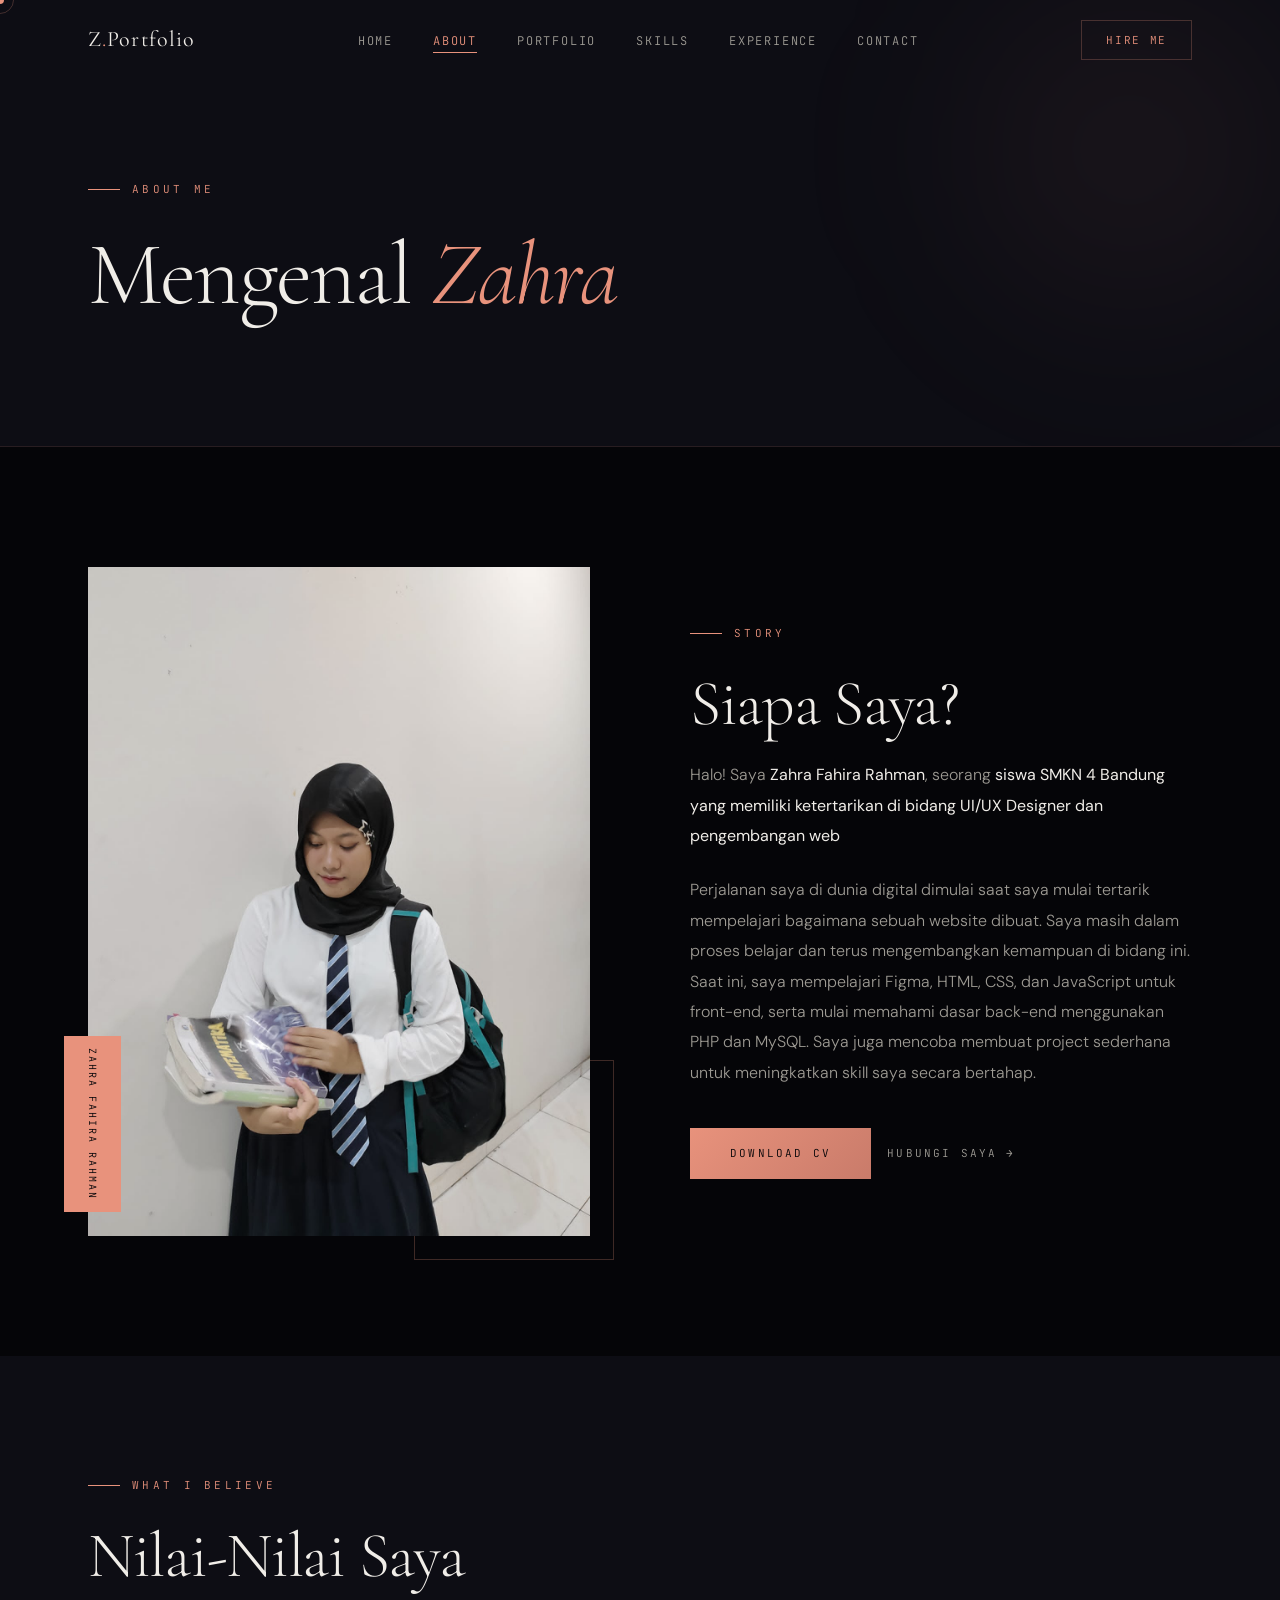
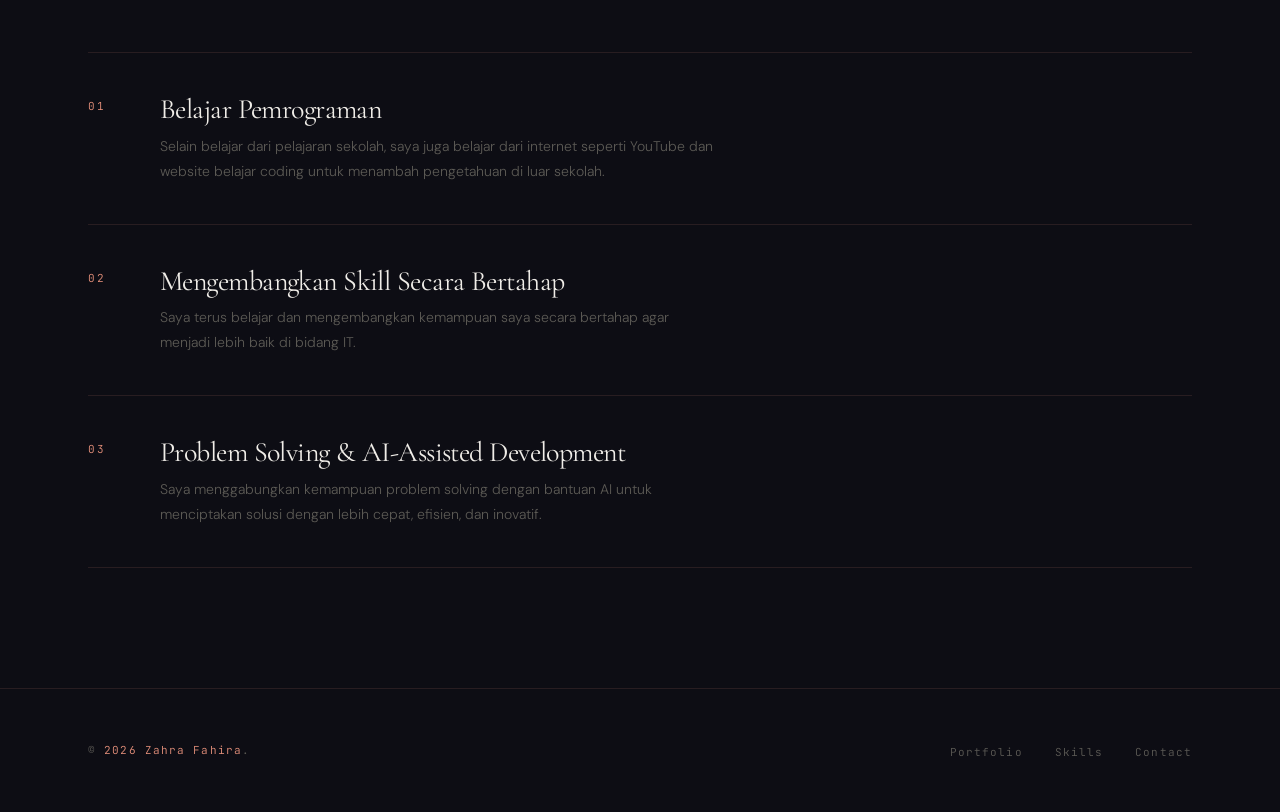
==== about.html @ a4547c51 "PortofolioZahra" ====
<!DOCTYPE html>
<html lang="id">
<head>
  <meta charset="UTF-8" />
  <meta name="viewport" content="width=device-width, initial-scale=1.0" />
  <title>About — Zahra Portfolio</title>
  <meta name="description" content="Tentang Zahra Fahira Rahman — UI/UX Designer & Front-End Developer" />
  <link rel="stylesheet" href="assets/css/variables.css" />
  <link rel="stylesheet" href="assets/css/style.css" />
  <link rel="stylesheet" href="assets/css/rensonsive.css" />
  <style>
    .page-header {
      padding: 180px 0 100px;
      background: var(--bg-secondary);
      border-bottom: 1px solid var(--border-subtle);
      position: relative;
      overflow: hidden;
    }
    .page-header-orb {
      position: absolute;
      width: 500px; height: 500px;
      border-radius: 50%;
      background: radial-gradient(circle, rgba(232,146,124,0.08), transparent 70%);
      top: -100px; right: -100px;
      filter: blur(80px);
    }
    .interests-grid {
      display: grid;
      grid-template-columns: repeat(4, 1fr);
      gap: 1px;
      background: var(--border-subtle);
      border: 1px solid var(--border-subtle);
      margin-top: 60px;
    }
    .interest-item {
      background: var(--bg-card);
      padding: 32px 24px;
      text-align: center;
      transition: background 0.3s;
    }
    .interest-item:hover { background: var(--bg-card-hover); }
    .interest-icon { font-size: 32px; margin-bottom: 12px; }
    .interest-name {
      font-family: var(--font-display);
      font-size: 18px;
      color: var(--text-primary);
    }
    .values-list { margin-top: 60px; }
    .value-item {
      display: flex; gap: 32px; align-items: flex-start;
      padding: 40px 0;
      border-bottom: 1px solid var(--border-subtle);
    }
    .value-item:first-child { border-top: 1px solid var(--border-subtle); }
    .value-num {
      font-family: var(--font-mono);
      font-size: 11px;
      letter-spacing: 0.2em;
      color: var(--accent-primary);
      min-width: 40px;
      padding-top: 4px;
    }
    .value-title {
      font-family: var(--font-display);
      font-size: 28px;
      font-weight: 400;
      color: var(--text-primary);
      margin-bottom: 8px;
    }
    .value-desc {
      font-size: 14px;
      color: var(--text-muted);
      line-height: 1.8;
      max-width: 560px;
    }
    @media (max-width: 768px) {
      .interests-grid { grid-template-columns: repeat(2, 1fr); }
    }
    @media (max-width: 480px) {
      .interests-grid { grid-template-columns: 1fr 1fr; }
      .value-item { flex-direction: column; gap: 12px; }
    }
  </style>
</head>
<body>
  <div class="cursor"></div>
  <div class="cursor-follower"></div>

  <nav>
    <div class="nav-inner">
      <a href="index.html" class="nav-logo">Z<span>.</span>Portfolio</a>
      <ul class="nav-links">
        <li><a href="index.html">Home</a></li>
        <li><a href="about.html" class="active">About</a></li>
        <li><a href="portofolio.html">Portfolio</a></li>
        <li><a href="skills.html">Skills</a></li>
        <li><a href="exprience.html">Experience</a></li>
        <li><a href="contact.html">Contact</a></li>
      </ul>
      <a href="contact.html" class="nav-cta">Hire Me</a>
      <div class="hamburger"><span></span><span></span><span></span></div>
    </div>
  </nav>

  <!-- Page Header -->
  <div class="page-header">
    <div class="page-header-orb"></div>
    <div class="container">
      <p class="section-label">About Me</p>
      <h1 class="section-title" style="font-size: clamp(48px, 7vw, 96px);">Mengenal <em style="color:var(--accent-primary)">Zahra</em></h1>
    </div>
  </div>

  <!-- About Detail -->
  <section>
    <div class="container">
      <div class="about-grid">
        <div class="about-img-wrapper reveal">
          <div class="about-img-frame" style="aspect-ratio:3/4;">
            <div class="about-img-placeholder"><img src="/assets/img/profil/jara.jpeg" alt="Zahra Fahira Rahman"></div>
          </div>
          <div class="about-img-accent"></div>
          <div class="about-img-label">Zahra Fahira Rahman</div>
        </div>

        <div class="about-content reveal reveal-delay-2">
          <p class="section-label">Story</p>
          <h2 class="section-title">Siapa Saya?</h2>
          <p class="about-bio">
            Halo! Saya <strong>Zahra Fahira Rahman</strong>, seorang <strong>siswa SMKN 4 Bandung yang memiliki ketertarikan di bidang UI/UX Designer dan pengembangan web</strong>
          </p>
          <p class="about-bio">
            Perjalanan saya di dunia digital dimulai saat saya mulai tertarik mempelajari bagaimana sebuah website dibuat. Saya masih dalam proses belajar dan terus mengembangkan kemampuan di bidang ini. Saat ini, saya mempelajari Figma, HTML, CSS, dan JavaScript untuk front-end, serta mulai memahami dasar back-end menggunakan PHP dan MySQL. Saya juga mencoba membuat project sederhana untuk meningkatkan skill saya secara bertahap.
          </p>

          <div style="margin-top:40px; display:flex; gap:16px; flex-wrap:wrap;">
            <a href="assets/Zahra_CV.pdf" class="btn-primary" download>Download CV</a>
            <a href="contact.html" class="btn-secondary">Hubungi Saya</a>
          </div>
        </div>
      </div>
    </div>
  </section>

  <!-- Values -->
  <section style="background:var(--bg-secondary);">
    <div class="container">
      <p class="section-label reveal">What I Believe</p>
      <h2 class="section-title reveal reveal-delay-1">Nilai-Nilai Saya</h2>

      <div class="values-list">
        <div class="value-item reveal">
          <span class="value-num">01</span>
          <div class="value-body">
            <h3 class="value-title">Belajar Pemrograman</h3>
            <p class="value-desc">Selain belajar dari pelajaran sekolah, saya juga belajar dari internet seperti YouTube dan website belajar coding untuk menambah pengetahuan di luar sekolah.</p>
          </div>
        </div>
        <div class="value-item reveal reveal-delay-1">
          <span class="value-num">02</span>
          <div class="value-body">
            <h3 class="value-title">Mengembangkan Skill Secara Bertahap</h3>
            <p class="value-desc">Saya terus belajar dan mengembangkan kemampuan saya secara bertahap agar menjadi lebih baik di bidang IT.</p>
          </div>
        </div>
        <div class="value-item reveal reveal-delay-1">
          <span class="value-num">03</span>
          <div class="value-body">
            <h3 class="value-title">Problem Solving & AI-Assisted Development</h3>
            <p class="value-desc">Saya menggabungkan kemampuan problem solving dengan bantuan AI untuk menciptakan solusi dengan lebih cepat, efisien, dan inovatif.</p>
          </div>
        </div>
      </div>
    </div>
  </section>

  <footer>
    <div class="container">
      <div class="footer-inner">
        <p class="footer-copy">© <span data-year></span> <span>Zahra Fahira</span>.</p>
        <ul class="footer-links">
          <li><a href="portofolio.html">Portfolio</a></li>
          <li><a href="skills.html">Skills</a></li>
          <li><a href="contact.html">Contact</a></li>
        </ul>
      </div>
    </div>
  </footer>

  <script src="assets/js/navbar.js"></script>
  <script src="assets/js/animation.js"></script>
  <script src="assets/js/main.js"></script>
</body>
</html>
---- assets/css/variables.css ----
:root {
  /* Colors */
  --bg-primary: #050508;
  --bg-secondary: #0d0d14;
  --bg-card: #111119;
  --bg-card-hover: #16161f;

  --accent-primary: #e8927c;
  --accent-secondary: #c97b6a;
  --accent-glow: rgba(232, 146, 124, 0.15);
  --accent-glow-strong: rgba(232, 146, 124, 0.3);

  --text-primary: #f0ede8;
  --text-secondary: #9e9b94;
  --text-muted: #5c5a55;

  --border-subtle: rgba(232, 146, 124, 0.12);
  --border-medium: rgba(232, 146, 124, 0.25);
  --border-strong: rgba(232, 146, 124, 0.5);

  --gradient-hero: linear-gradient(135deg, #050508 0%, #0d0a10 50%, #050508 100%);
  --gradient-accent: linear-gradient(135deg, #e8927c, #c97b6a);
  --gradient-card: linear-gradient(145deg, #111119, #0d0d14);

  /* Typography */
  --font-display: 'Cormorant Garamond', serif;
  --font-body: 'DM Sans', sans-serif;
  --font-mono: 'JetBrains Mono', monospace;

  /* Spacing */
  --section-padding: 120px 0;
  --container-max: 1200px;
  --nav-height: 80px;

  /* Effects */
  --shadow-card: 0 20px 60px rgba(0, 0, 0, 0.5);
  --shadow-accent: 0 0 40px rgba(232, 146, 124, 0.2);
  --transition-smooth: all 0.4s cubic-bezier(0.25, 0.46, 0.45, 0.94);
  --transition-fast: all 0.2s ease;
  --border-radius: 2px;
  --border-radius-lg: 6px;
}
---- assets/css/style.css ----
@import url('https://fonts.googleapis.com/css2?family=Cormorant+Garamond:ital,wght@0,300;0,400;0,500;0,600;1,300;1,400&family=DM+Sans:wght@300;400;500&family=JetBrains+Mono:wght@400;500&display=swap');
@import url('variables.css');

/* ===== RESET & BASE ===== */
*, *::before, *::after { box-sizing: border-box; margin: 0; padding: 0; }

html { scroll-behavior: smooth; }

body {
  font-family: var(--font-body);
  background-color: var(--bg-primary);
  color: var(--text-primary);
  line-height: 1.7;
  font-weight: 300;
  overflow-x: hidden;
  cursor: none;
}

/* Custom Cursor */
.cursor {
  width: 8px; height: 8px;
  background: var(--accent-primary);
  border-radius: 50%;
  position: fixed; top: 0; left: 0;
  pointer-events: none;
  z-index: 9999;
  transform: translate(-50%, -50%);
  transition: width 0.3s, height 0.3s, background 0.3s;
}
.cursor-follower {
  width: 28px; height: 28px;
  border: 1px solid var(--border-medium);
  border-radius: 50%;
  position: fixed; top: 0; left: 0;
  pointer-events: none;
  z-index: 9998;
  transform: translate(-50%, -50%);
  transition: all 0.15s ease;
}
a:hover ~ .cursor, button:hover ~ .cursor { width: 14px; height: 14px; }

/* ===== TYPOGRAPHY ===== */
h1, h2, h3, h4 {
  font-family: var(--font-display);
  font-weight: 300;
  letter-spacing: -0.02em;
  line-height: 1.15;
}

.section-label {
  font-family: var(--font-mono);
  font-size: 11px;
  letter-spacing: 0.3em;
  text-transform: uppercase;
  color: var(--accent-primary);
  display: flex; align-items: center; gap: 12px;
  margin-bottom: 24px;
}
.section-label::before {
  content: '';
  width: 32px; height: 1px;
  background: var(--accent-primary);
}

.section-title {
  font-size: clamp(36px, 5vw, 64px);
  color: var(--text-primary);
  margin-bottom: 20px;
}

.section-subtitle {
  font-size: 16px;
  color: var(--text-secondary);
  max-width: 520px;
  font-weight: 300;
}

/* ===== CONTAINER ===== */
.container {
  max-width: var(--container-max);
  margin: 0 auto;
  padding: 0 48px;
}

section { padding: var(--section-padding); }

/* ===== NAVIGATION ===== */
nav {
  position: fixed; top: 0; left: 0; right: 0;
  height: var(--nav-height);
  z-index: 1000;
  transition: var(--transition-smooth);
}
nav.scrolled {
  background: rgba(5, 5, 8, 0.92);
  backdrop-filter: blur(20px);
  border-bottom: 1px solid var(--border-subtle);
}
.nav-inner {
  display: flex; align-items: center; justify-content: space-between;
  height: 100%;
  max-width: var(--container-max);
  margin: 0 auto;
  padding: 0 48px;
}
.nav-logo {
  font-family: var(--font-display);
  font-size: 22px;
  font-weight: 400;
  color: var(--text-primary);
  text-decoration: none;
  letter-spacing: 0.05em;
}
.nav-logo span { color: var(--accent-primary); }

.nav-links {
  display: flex; align-items: center; gap: 40px;
  list-style: none;
}
.nav-links a {
  font-family: var(--font-mono);
  font-size: 12px;
  letter-spacing: 0.15em;
  text-transform: uppercase;
  color: var(--text-secondary);
  text-decoration: none;
  transition: var(--transition-fast);
  position: relative;
}
.nav-links a::after {
  content: '';
  position: absolute; bottom: -4px; left: 0;
  width: 0; height: 1px;
  background: var(--accent-primary);
  transition: width 0.3s ease;
}
.nav-links a:hover, .nav-links a.active { color: var(--accent-primary); }
.nav-links a:hover::after, .nav-links a.active::after { width: 100%; }

.nav-cta {
  font-family: var(--font-mono);
  font-size: 11px;
  letter-spacing: 0.15em;
  text-transform: uppercase;
  color: var(--accent-primary);
  border: 1px solid var(--border-medium);
  padding: 10px 24px;
  text-decoration: none;
  transition: var(--transition-smooth);
}
.nav-cta:hover {
  background: var(--accent-glow);
  border-color: var(--border-strong);
  box-shadow: var(--shadow-accent);
}

.hamburger {
  display: none;
  flex-direction: column; gap: 5px;
  cursor: pointer;
  padding: 8px;
}
.hamburger span {
  width: 24px; height: 1px;
  background: var(--text-primary);
  transition: var(--transition-fast);
}

/* ===== HERO ===== */
.hero {
  min-height: 100vh;
  display: flex; align-items: center;
  position: relative;
  overflow: hidden;
  background: var(--gradient-hero);
}

.hero-noise {
  position: absolute; inset: 0;
  background-image: url("data:image/svg+xml,%3Csvg viewBox='0 0 256 256' xmlns='http://www.w3.org/2000/svg'%3E%3Cfilter id='n'%3E%3CfeTurbulence type='fractalNoise' baseFrequency='0.9' numOctaves='4' stitchTiles='stitch'/%3E%3C/filter%3E%3Crect width='100%25' height='100%25' filter='url(%23n)' opacity='0.04'/%3E%3C/svg%3E");
  pointer-events: none;
  opacity: 0.5;
}

.hero-grid-lines {
  position: absolute; inset: 0;
  background-image:
    linear-gradient(var(--border-subtle) 1px, transparent 1px),
    linear-gradient(90deg, var(--border-subtle) 1px, transparent 1px);
  background-size: 80px 80px;
  opacity: 0.4;
}

.hero-orb {
  position: absolute;
  border-radius: 50%;
  filter: blur(120px);
  pointer-events: none;
}
.hero-orb-1 {
  width: 600px; height: 600px;
  background: radial-gradient(circle, rgba(232, 146, 124, 0.12), transparent 70%);
  top: -100px; right: -100px;
}
.hero-orb-2 {
  width: 400px; height: 400px;
  background: radial-gradient(circle, rgba(201, 123, 106, 0.08), transparent 70%);
  bottom: 0; left: 10%;
}

.hero-content {
  position: relative; z-index: 2;
  padding-top: var(--nav-height);
}

.hero-eyebrow {
  font-family: var(--font-mono);
  font-size: 11px;
  letter-spacing: 0.4em;
  text-transform: uppercase;
  color: var(--accent-primary);
  margin-bottom: 32px;
  opacity: 0;
  animation: fadeUp 0.8s 0.3s forwards;
}

.hero-name {
  font-size: clamp(64px, 9vw, 130px);
  font-weight: 300;
  line-height: 0.9;
  margin-bottom: 16px;
  opacity: 0;
  animation: fadeUp 0.8s 0.5s forwards;
}
.hero-name em {
  font-style: italic;
  color: var(--accent-primary);
}

.hero-role {
  font-size: clamp(18px, 2.5vw, 28px);
  color: var(--text-secondary);
  font-weight: 300;
  margin-bottom: 48px;
  opacity: 0;
  animation: fadeUp 0.8s 0.7s forwards;
}

.hero-desc {
  font-size: 16px;
  color: var(--text-secondary);
  max-width: 480px;
  margin-bottom: 56px;
  line-height: 1.8;
  opacity: 0;
  animation: fadeUp 0.8s 0.9s forwards;
}

.hero-actions {
  display: flex; align-items: center; gap: 32px;
  opacity: 0;
  animation: fadeUp 0.8s 1.1s forwards;
}

.btn-primary {
  font-family: var(--font-mono);
  font-size: 11px;
  letter-spacing: 0.2em;
  text-transform: uppercase;
  color: var(--bg-primary);
  background: var(--gradient-accent);
  padding: 16px 40px;
  text-decoration: none;
  transition: var(--transition-smooth);
  position: relative;
  overflow: hidden;
}
.btn-primary:hover {
  box-shadow: 0 8px 30px rgba(232, 146, 124, 0.4);
  transform: translateY(-2px);
}

.btn-secondary {
  font-family: var(--font-mono);
  font-size: 11px;
  letter-spacing: 0.2em;
  text-transform: uppercase;
  color: var(--text-secondary);
  text-decoration: none;
  display: flex; align-items: center; gap: 8px;
  transition: var(--transition-fast);
}
.btn-secondary:hover { color: var(--accent-primary); }
.btn-secondary::after {
  content: '→';
  transition: transform 0.3s;
}
.btn-secondary:hover::after { transform: translateX(4px); }

.hero-stats {
  display: flex; gap: 60px;
  margin-top: 80px;
  padding-top: 48px;
  border-top: 1px solid var(--border-subtle);
  opacity: 0;
  animation: fadeUp 0.8s 1.3s forwards;
}
.stat-item {}
.stat-number {
  font-family: var(--font-display);
  font-size: 42px;
  font-weight: 300;
  color: var(--text-primary);
  line-height: 1;
  margin-bottom: 4px;
}
.stat-number span { color: var(--accent-primary); }
.stat-label {
  font-family: var(--font-mono);
  font-size: 10px;
  letter-spacing: 0.25em;
  text-transform: uppercase;
  color: var(--text-muted);
}

.hero-scroll {
  position: absolute;
  bottom: 40px; left: 50%;
  transform: translateX(-50%);
  display: flex; flex-direction: column; align-items: center; gap: 8px;
  font-family: var(--font-mono);
  font-size: 10px;
  letter-spacing: 0.3em;
  text-transform: uppercase;
  color: var(--text-muted);
  animation: fadeIn 1s 2s forwards;
  opacity: 0;
}
.hero-scroll-line {
  width: 1px; height: 60px;
  background: linear-gradient(to bottom, transparent, var(--accent-primary));
  animation: scrollPulse 2s infinite;
}

/* ===== FEATURED SECTION (index page) ===== */
.featured-works { background: var(--bg-secondary); }

.works-grid {
  display: grid;
  grid-template-columns: 1fr 1fr;
  gap: 2px;
  margin-top: 60px;
}
.work-item {
  position: relative;
  aspect-ratio: 4/3;
  overflow: hidden;
  background: var(--bg-card);
  cursor: pointer;
}
.work-item:first-child {
  grid-row: span 2;
  aspect-ratio: auto;
}
.work-img {
  width: 100%; height: 100%;
  object-fit: cover;
  transition: transform 0.8s cubic-bezier(0.25, 0.46, 0.45, 0.94);
  filter: saturate(0.7);
}
.work-item:hover .work-img {
  transform: scale(1.06);
  filter: saturate(1);
}
.work-overlay {
  position: absolute; inset: 0;
  background: linear-gradient(to top, rgba(5,5,8,0.9) 0%, transparent 60%);
  display: flex; flex-direction: column; justify-content: flex-end;
  padding: 32px;
  transform: translateY(8px);
  transition: var(--transition-smooth);
}
.work-item:hover .work-overlay { transform: translateY(0); }
.work-tag {
  font-family: var(--font-mono);
  font-size: 10px;
  letter-spacing: 0.25em;
  text-transform: uppercase;
  color: var(--accent-primary);
  margin-bottom: 8px;
}
.work-title {
  font-family: var(--font-display);
  font-size: 24px;
  font-weight: 300;
  color: var(--text-primary);
}
.work-placeholder {
  width: 100%; height: 100%;
  display: flex; align-items: center; justify-content: center;
  font-family: var(--font-display);
  font-size: 48px;
  color: var(--border-subtle);
  img {
  width: 100%;
  height: auto;
}
}

/* ===== ABOUT PREVIEW ===== */
.about-preview { background: var(--bg-primary); }
.about-grid {
  display: grid;
  grid-template-columns: 1fr 1fr;
  gap: 100px;
  align-items: center;
}
.about-img-wrapper {
  position: relative;
}
.about-img-frame {
  position: relative;
  aspect-ratio: 3/4;
  overflow: hidden;
  background: var(--bg-card);
}
.about-img-frame::before {
  content: '';
  position: absolute;
  top: -2px; left: -2px; right: -2px; bottom: -2px;
  border: 1px solid var(--border-medium);
  z-index: 2;
  pointer-events: none;
}
.about-img-frame img {
  width: 100%; height: 100%;
  object-fit: cover;
  filter: grayscale(30%);
}
.about-img-accent {
  position: absolute;
  width: 200px; height: 200px;
  border: 1px solid var(--border-medium);
  bottom: -24px; right: -24px;
  z-index: -1;
}
.about-img-label {
  position: absolute;
  bottom: 24px; left: -24px;
  background: var(--accent-primary);
  color: var(--bg-primary);
  font-family: var(--font-mono);
  font-size: 10px;
  letter-spacing: 0.2em;
  text-transform: uppercase;
  padding: 12px 20px;
  writing-mode: vertical-rl;
  text-orientation: mixed;
}
.about-img-placeholder {
  width: 100%; height: 100%;
  display: flex; align-items: center; justify-content: center;
  font-size: 80px;
  color: var(--border-subtle);
  background: var(--bg-card);
}

.about-content {}
.about-bio {
  font-size: 16px;
  color: var(--text-secondary);
  line-height: 1.9;
  margin-bottom: 24px;
}
.about-bio strong {
  color: var(--text-primary);
  font-weight: 400;
}

/* ===== SKILLS PREVIEW ===== */
.skills-grid {
  display: grid;
  grid-template-columns: repeat(3, 1fr);
  gap: 1px;
  background: var(--border-subtle);
  margin-top: 60px;
  border: 1px solid var(--border-subtle);
}
.skill-item {
  background: var(--bg-card);
  padding: 32px;
  transition: var(--transition-smooth);
  position: relative;
  overflow: hidden;
}
.skill-item::after {
  content: '';
  position: absolute; inset: 0;
  background: var(--accent-glow);
  opacity: 0;
  transition: opacity 0.3s;
}
.skill-item:hover { background: var(--bg-card-hover); }
.skill-item:hover::after { opacity: 1; }
.skill-icon { font-size: 28px; margin-bottom: 16px; }
.skill-name {
  font-family: var(--font-display);
  font-size: 20px;
  font-weight: 400;
  color: var(--text-primary);
  margin-bottom: 8px;
}
.skill-desc {
  font-size: 13px;
  color: var(--text-muted);
  line-height: 1.7;
}
.skill-bar-wrap { margin-top: 16px; }
.skill-bar-label {
  display: flex; justify-content: space-between;
  font-family: var(--font-mono);
  font-size: 10px;
  color: var(--text-muted);
  margin-bottom: 6px;
}
.skill-bar {
  height: 2px;
  background: var(--bg-secondary);
  overflow: hidden;
}
.skill-bar-fill {
  height: 100%;
  background: var(--gradient-accent);
  transform-origin: left;
  transform: scaleX(0);
  transition: transform 1s cubic-bezier(0.25, 0.46, 0.45, 0.94);
}
.skill-bar-fill.animated { transform: scaleX(1); }

/* ===== EXPERIENCE TIMELINE ===== */
.timeline {
  position: relative;
  margin-top: 60px;
  padding-left: 40px;
}
.timeline::before {
  content: '';
  position: absolute; left: 0; top: 0; bottom: 0;
  width: 1px;
  background: var(--border-subtle);
}
.timeline-item {
  position: relative;
  margin-bottom: 60px;
  opacity: 0;
  transform: translateX(-20px);
  transition: all 0.6s ease;
}
.timeline-item.visible {
  opacity: 1;
  transform: translateX(0);
}
.timeline-dot {
  position: absolute;
  left: -44px; top: 6px;
  width: 8px; height: 8px;
  border-radius: 50%;
  background: var(--accent-primary);
  box-shadow: 0 0 0 4px rgba(232, 146, 124, 0.15);
}
.timeline-period {
  font-family: var(--font-mono);
  font-size: 11px;
  letter-spacing: 0.2em;
  color: var(--accent-primary);
  margin-bottom: 8px;
}
.timeline-role {
  font-family: var(--font-display);
  font-size: 26px;
  font-weight: 400;
  color: var(--text-primary);
  margin-bottom: 4px;
}
.timeline-company {
  font-size: 14px;
  color: var(--text-secondary);
  margin-bottom: 16px;
}
.timeline-desc {
  font-size: 14px;
  color: var(--text-muted);
  line-height: 1.8;
  max-width: 560px;
}
.timeline-tags {
  display: flex; flex-wrap: wrap; gap: 8px;
  margin-top: 16px;
}
.timeline-tag {
  font-family: var(--font-mono);
  font-size: 10px;
  letter-spacing: 0.1em;
  color: var(--accent-primary);
  border: 1px solid var(--border-subtle);
  padding: 4px 12px;
}

/* ===== PORTFOLIO GRID ===== */
.portfolio-filter {
  display: flex; gap: 4px;
  margin-bottom: 48px;
  flex-wrap: wrap;
}
.filter-btn {
  font-family: var(--font-mono);
  font-size: 11px;
  letter-spacing: 0.15em;
  text-transform: uppercase;
  color: var(--text-muted);
  background: none;
  border: 1px solid transparent;
  padding: 8px 20px;
  cursor: pointer;
  transition: var(--transition-fast);
}
.filter-btn:hover, .filter-btn.active {
  color: var(--accent-primary);
  border-color: var(--border-medium);
}

.portfolio-grid {
  display: grid;
  grid-template-columns: repeat(3, 1fr);
  gap: 24px;
}
.portfolio-card {
  background: var(--bg-card);
  overflow: hidden;
  transition: var(--transition-smooth);
  border: 1px solid var(--border-subtle);
  opacity: 0;
  transform: translateY(30px);
}
.portfolio-card.visible {
  opacity: 1;
  transform: translateY(0);
}
.portfolio-card:hover {
  border-color: var(--border-medium);
  box-shadow: var(--shadow-card);
  transform: translateY(-4px);
}
.portfolio-card-img {
  aspect-ratio: 16/10;
  overflow: hidden;
  background: var(--bg-secondary);
  position: relative;
}
.portfolio-card-img img {
  width: 100%; height: 100%;
  object-fit: cover;
  transition: transform 0.6s ease;
  filter: saturate(0.7);
}
.portfolio-card:hover .portfolio-card-img img {
  transform: scale(1.05);
  filter: saturate(1);
}
.portfolio-card-img-placeholder {
  width: 100%; height: 100%;
  display: flex; align-items: center; justify-content: center;
  font-size: 48px;
}
.portfolio-card-body { padding: 24px; }
.portfolio-card-tag {
  font-family: var(--font-mono);
  font-size: 10px;
  letter-spacing: 0.2em;
  text-transform: uppercase;
  color: var(--accent-primary);
  margin-bottom: 8px;
}
.portfolio-card-title {
  font-family: var(--font-display);
  font-size: 22px;
  font-weight: 400;
  color: var(--text-primary);
  margin-bottom: 8px;
}
.portfolio-card-desc {
  font-size: 13px;
  color: var(--text-muted);
  line-height: 1.7;
}
.portfolio-card-link {
  display: inline-flex; align-items: center; gap: 6px;
  font-family: var(--font-mono);
  font-size: 10px;
  letter-spacing: 0.15em;
  text-transform: uppercase;
  color: var(--accent-primary);
  text-decoration: none;
  margin-top: 16px;
  transition: gap 0.3s;
}
.portfolio-card-link:hover { gap: 10px; }

/* ===== PROJECT DETAIL ===== */
.project-hero {
  min-height: 70vh;
  display: flex; align-items: flex-end;
  padding-bottom: 80px;
  position: relative;
  overflow: hidden;
  background: var(--bg-secondary);
}
.project-hero-bg {
  position: absolute; inset: 0;
  opacity: 0.15;
  background-size: cover; background-position: center;
}
.project-hero-content { position: relative; z-index: 2; }
.project-meta {
  display: flex; gap: 48px;
  margin-top: 40px;
  padding-top: 32px;
  border-top: 1px solid var(--border-subtle);
}
.project-meta-item {}
.project-meta-label {
  font-family: var(--font-mono);
  font-size: 10px;
  letter-spacing: 0.2em;
  text-transform: uppercase;
  color: var(--text-muted);
  margin-bottom: 4px;
}
.project-meta-value {
  font-size: 15px;
  color: var(--text-primary);
}

.project-body { max-width: 800px; margin: 0 auto; }
.project-section { margin-bottom: 80px; }
.project-section h2 {
  font-size: 36px;
  margin-bottom: 24px;
  color: var(--text-primary);
}
.project-section p {
  font-size: 16px;
  color: var(--text-secondary);
  line-height: 1.9;
  margin-bottom: 16px;
}
.project-img-full {
  width: 100%;
  aspect-ratio: 16/9;
  object-fit: cover;
  margin: 48px 0;
  border: 1px solid var(--border-subtle);
  background: var(--bg-card);
  display: flex; align-items: center; justify-content: center;
  font-size: 60px; color: var(--border-subtle);
}

/* ===== CONTACT ===== */
.contact-grid {
  display: grid;
  grid-template-columns: 1fr 1.2fr;
  gap: 80px;
  align-items: start;
}
.contact-info {}
.contact-item {
  display: flex; gap: 20px; align-items: flex-start;
  margin-bottom: 40px;
}
.contact-icon {
  width: 44px; height: 44px;
  border: 1px solid var(--border-medium);
  display: flex; align-items: center; justify-content: center;
  font-size: 16px;
  flex-shrink: 0;
  color: var(--accent-primary);
}
.contact-detail {}
.contact-detail-label {
  font-family: var(--font-mono);
  font-size: 10px;
  letter-spacing: 0.2em;
  text-transform: uppercase;
  color: var(--text-muted);
  margin-bottom: 4px;
}
.contact-detail-value {
  font-size: 15px;
  color: var(--text-primary);
}

.contact-socials {
  display: flex; gap: 12px;
  margin-top: 48px;
  padding-top: 48px;
  border-top: 1px solid var(--border-subtle);
}
.social-link {
  width: 44px; height: 44px;
  border: 1px solid var(--border-subtle);
  display: flex; align-items: center; justify-content: center;
  color: var(--text-muted);
  text-decoration: none;
  font-size: 16px;
  transition: var(--transition-fast);
  font-family: var(--font-mono);
  font-size: 12px;
  letter-spacing: 0.05em;
}
.social-link:hover {
  border-color: var(--border-strong);
  color: var(--accent-primary);
  background: var(--accent-glow);
}

.contact-form {}
.form-group {
  margin-bottom: 24px;
}
.form-label {
  font-family: var(--font-mono);
  font-size: 10px;
  letter-spacing: 0.2em;
  text-transform: uppercase;
  color: var(--text-muted);
  display: block;
  margin-bottom: 8px;
}
.form-input, .form-textarea {
  width: 100%;
  background: var(--bg-card);
  border: 1px solid var(--border-subtle);
  color: var(--text-primary);
  font-family: var(--font-body);
  font-size: 15px;
  font-weight: 300;
  padding: 14px 18px;
  transition: var(--transition-fast);
  outline: none;
  border-radius: 0;
}
.form-input:focus, .form-textarea:focus {
  border-color: var(--border-strong);
  background: var(--bg-card-hover);
}
.form-textarea { resize: vertical; min-height: 140px; }
.form-submit {
  width: 100%;
  font-family: var(--font-mono);
  font-size: 11px;
  letter-spacing: 0.2em;
  text-transform: uppercase;
  color: var(--bg-primary);
  background: var(--gradient-accent);
  border: none;
  padding: 18px;
  cursor: pointer;
  transition: var(--transition-smooth);
}
.form-submit:hover {
  box-shadow: 0 8px 30px rgba(232, 146, 124, 0.35);
  transform: translateY(-2px);
}

/* ===== FOOTER ===== */
footer {
  background: var(--bg-secondary);
  border-top: 1px solid var(--border-subtle);
  padding: 48px 0;
}
.footer-inner {
  display: flex; align-items: center; justify-content: space-between;
}
.footer-copy {
  font-family: var(--font-mono);
  font-size: 11px;
  letter-spacing: 0.1em;
  color: var(--text-muted);
}
.footer-copy span { color: var(--accent-primary); }
.footer-links {
  display: flex; gap: 32px; list-style: none;
}
.footer-links a {
  font-family: var(--font-mono);
  font-size: 11px;
  letter-spacing: 0.1em;
  color: var(--text-muted);
  text-decoration: none;
  transition: var(--transition-fast);
}
.footer-links a:hover { color: var(--accent-primary); }

/* ===== ANIMATIONS ===== */
@keyframes fadeUp {
  from { opacity: 0; transform: translateY(30px); }
  to { opacity: 1; transform: translateY(0); }
}
@keyframes fadeIn {
  from { opacity: 0; }
  to { opacity: 1; }
}
@keyframes scrollPulse {
  0%, 100% { opacity: 0.3; transform: scaleY(1); }
  50% { opacity: 1; transform: scaleY(1.1); }
}

/* ===== SCROLL REVEAL ===== */
.reveal {
  opacity: 0;
  transform: translateY(40px);
  transition: opacity 0.7s ease, transform 0.7s ease;
}
.reveal.visible {
  opacity: 1;
  transform: translateY(0);
}
.reveal-delay-1 { transition-delay: 0.1s; }
.reveal-delay-2 { transition-delay: 0.2s; }
.reveal-delay-3 { transition-delay: 0.3s; }
---- assets/css/rensonsive.css ----
/* ===== RESPONSIVE / rensonsive.css ===== */

/* Large Tablets & Small Laptops */
@media (max-width: 1024px) {
  .container { padding: 0 32px; }

  .about-grid { grid-template-columns: 1fr; gap: 60px; }
  .about-img-wrapper { max-width: 400px; }

  .contact-grid { grid-template-columns: 1fr; gap: 60px; }

  .works-grid { grid-template-columns: 1fr; }
  .work-item:first-child { grid-row: span 1; aspect-ratio: 4/3; }

  .portfolio-grid { grid-template-columns: repeat(2, 1fr); }

  .skills-grid { grid-template-columns: repeat(2, 1fr); }

  .hero-stats { gap: 40px; }
}

/* Tablets */
@media (max-width: 768px) {
  :root {
    --nav-height: 64px;
    --section-padding: 80px 0;
  }

  .container { padding: 0 24px; }

  /* Navigation */
  .nav-links, .nav-cta { display: none; }
  .hamburger { display: flex; }

  .nav-menu-open .nav-links {
    display: flex;
    flex-direction: column;
    position: fixed;
    top: var(--nav-height); left: 0; right: 0;
    background: rgba(5,5,8,0.97);
    backdrop-filter: blur(20px);
    padding: 40px 24px;
    gap: 24px;
    border-bottom: 1px solid var(--border-subtle);
  }
  .nav-menu-open .nav-links a { font-size: 18px; }
  .nav-menu-open .nav-cta {
    display: block;
    text-align: center;
    margin: 0 24px;
  }

  /* Hero */
  .hero-stats {
    flex-wrap: wrap;
    gap: 32px;
    margin-top: 48px;
  }
  .stat-item { min-width: calc(50% - 16px); }

  .hero-actions { flex-direction: column; gap: 20px; align-items: flex-start; }

  /* Portfolio */
  .portfolio-grid { grid-template-columns: 1fr; }
  .portfolio-filter { gap: 8px; }

  /* Skills */
  .skills-grid { grid-template-columns: 1fr; }

  /* Project Detail */
  .project-meta { flex-wrap: wrap; gap: 24px; }

  /* Footer */
  .footer-inner { flex-direction: column; gap: 24px; text-align: center; }
  .footer-links { flex-wrap: wrap; justify-content: center; }
}

/* Mobile */
@media (max-width: 480px) {
  :root { --section-padding: 60px 0; }

  .container { padding: 0 20px; }

  .hero-name { font-size: clamp(48px, 13vw, 80px); }

  .section-title { font-size: clamp(28px, 8vw, 48px); }

  .hero-stats { flex-direction: column; gap: 24px; }
  .stat-item { min-width: 100%; }

  .timeline { padding-left: 24px; }
  .timeline-dot { left: -28px; }

  .contact-item { flex-direction: column; gap: 12px; }

  .works-grid { gap: 0; }

  .about-img-wrapper { max-width: 100%; }
  .about-img-label { display: none; }
  .about-img-accent { display: none; }

  .skills-grid { gap: 0; }

  .portfolio-filter { overflow-x: auto; flex-wrap: nowrap; padding-bottom: 8px; }
  .filter-btn { white-space: nowrap; }
}

/* Reduced Motion */
@media (prefers-reduced-motion: reduce) {
  *, *::before, *::after {
    animation-duration: 0.01ms !important;
    animation-iteration-count: 1 !important;
    transition-duration: 0.01ms !important;
  }
  .cursor, .cursor-follower { display: none; }
  body { cursor: default; }
}
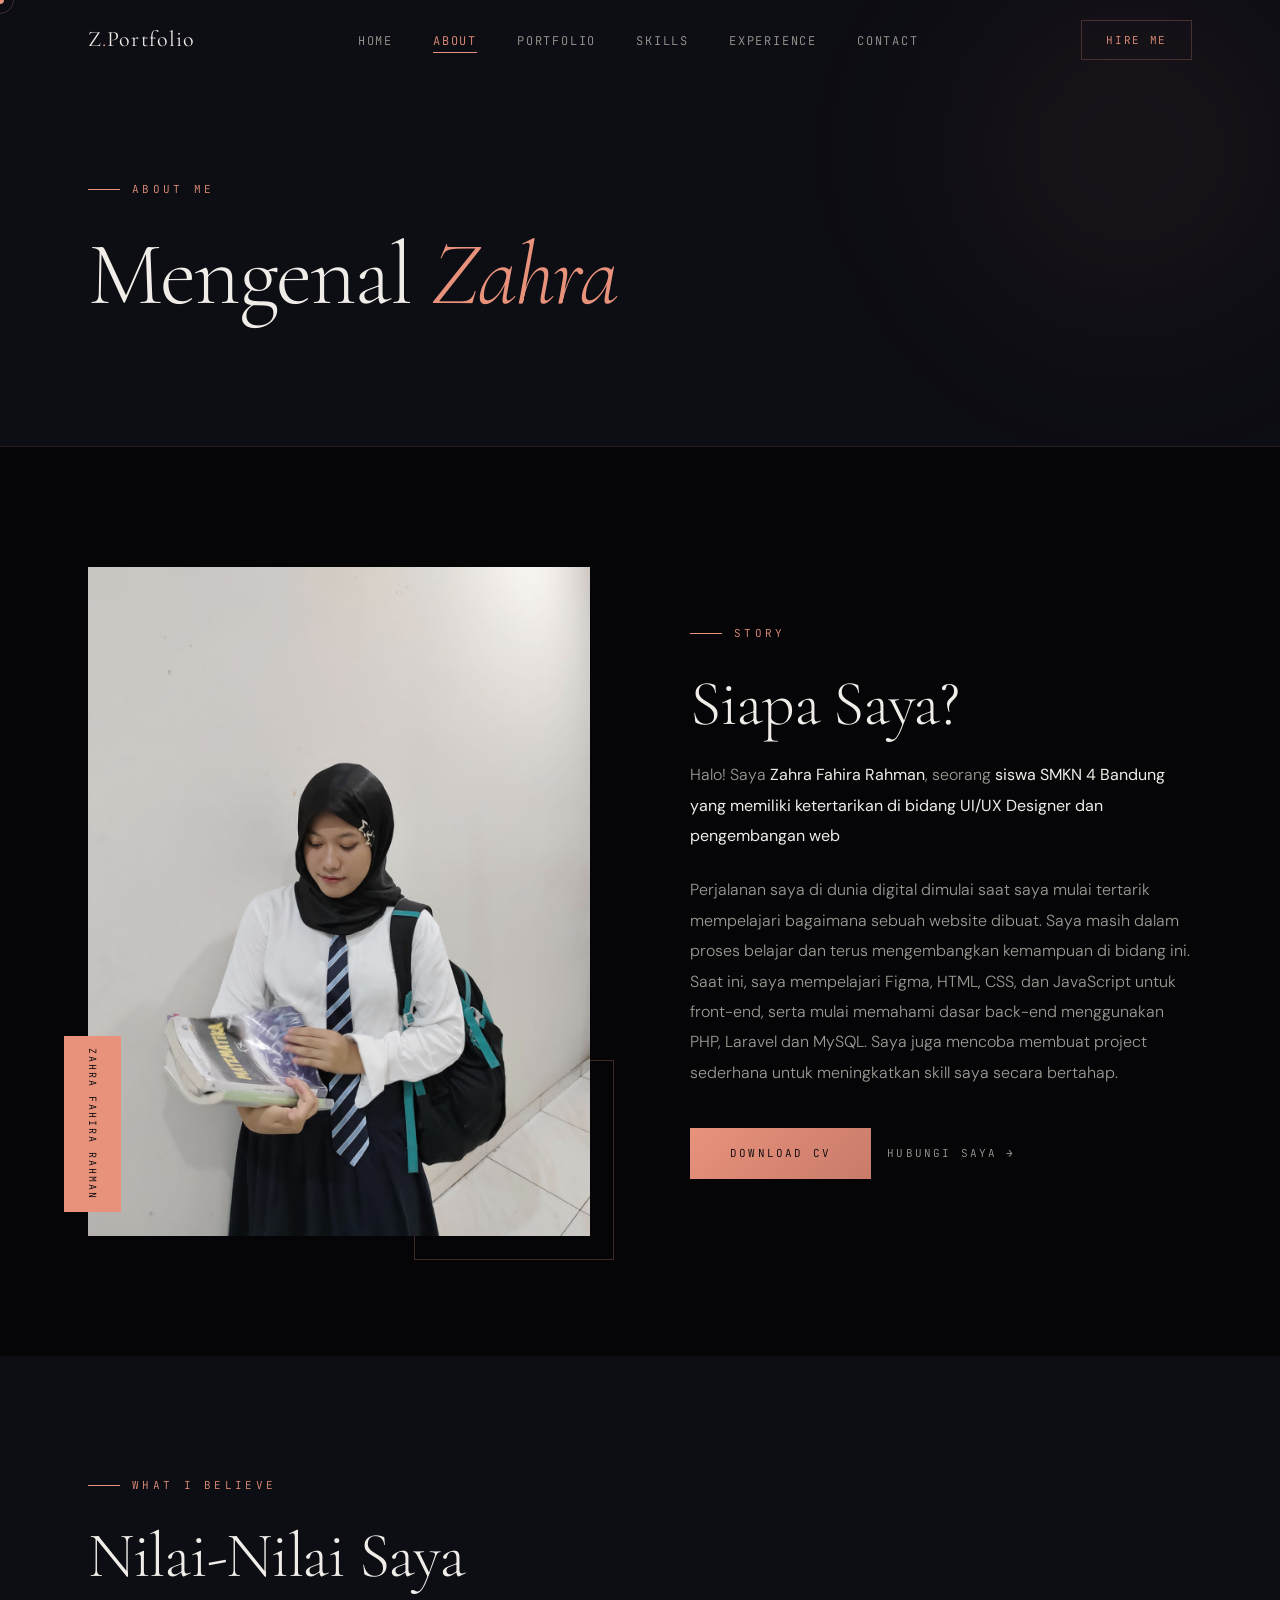
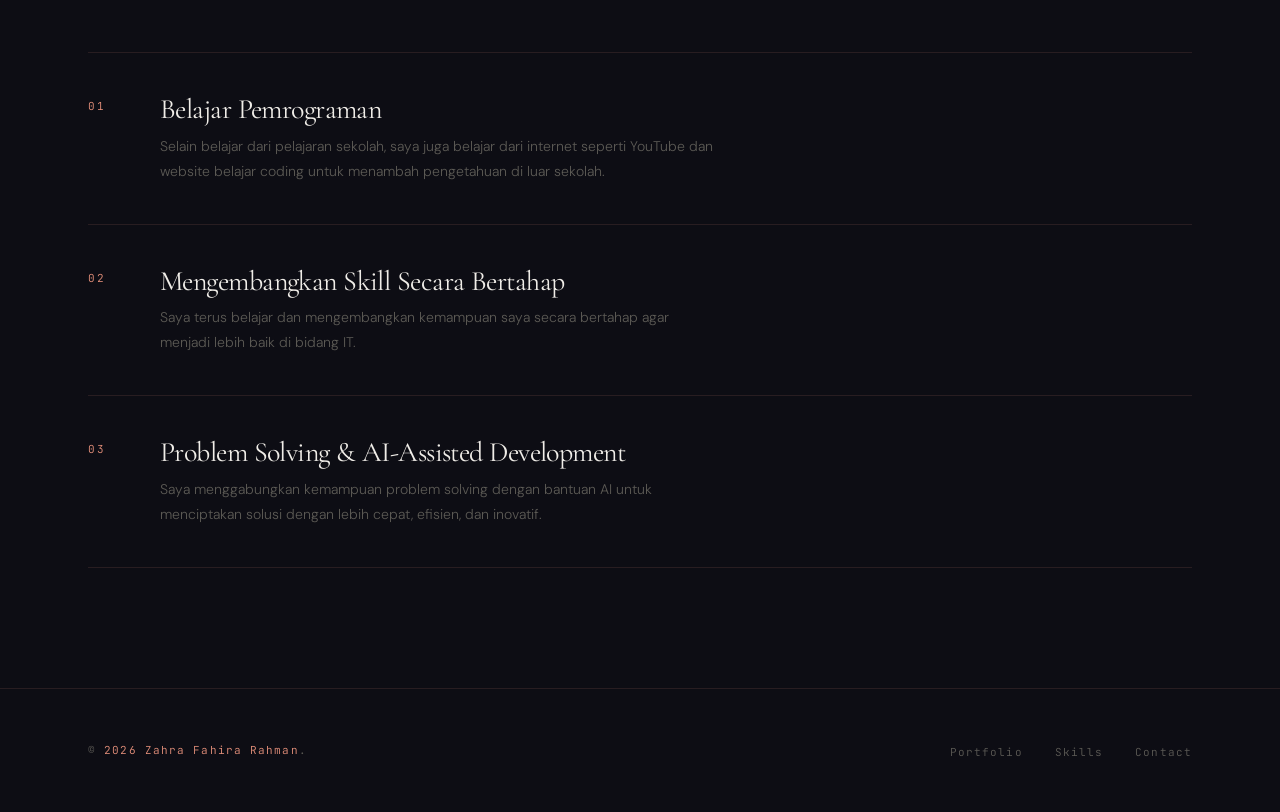
==== commit 9168ab32: "Update Portofolio" ====
--- a/about.html
+++ b/about.html
@@ -130,7 +130,7 @@
             Halo! Saya <strong>Zahra Fahira Rahman</strong>, seorang <strong>siswa SMKN 4 Bandung yang memiliki ketertarikan di bidang UI/UX Designer dan pengembangan web</strong>
           </p>
           <p class="about-bio">
-            Perjalanan saya di dunia digital dimulai saat saya mulai tertarik mempelajari bagaimana sebuah website dibuat. Saya masih dalam proses belajar dan terus mengembangkan kemampuan di bidang ini. Saat ini, saya mempelajari Figma, HTML, CSS, dan JavaScript untuk front-end, serta mulai memahami dasar back-end menggunakan PHP dan MySQL. Saya juga mencoba membuat project sederhana untuk meningkatkan skill saya secara bertahap.
+            Perjalanan saya di dunia digital dimulai saat saya mulai tertarik mempelajari bagaimana sebuah website dibuat. Saya masih dalam proses belajar dan terus mengembangkan kemampuan di bidang ini. Saat ini, saya mempelajari Figma, HTML, CSS, dan JavaScript untuk front-end, serta mulai memahami dasar back-end menggunakan PHP, Laravel dan MySQL. Saya juga mencoba membuat project sederhana untuk meningkatkan skill saya secara bertahap.
           </p>
 
           <div style="margin-top:40px; display:flex; gap:16px; flex-wrap:wrap;">
@@ -177,7 +177,7 @@
   <footer>
     <div class="container">
       <div class="footer-inner">
-        <p class="footer-copy">© <span data-year></span> <span>Zahra Fahira</span>.</p>
+        <p class="footer-copy">© <span data-year></span> <span>Zahra Fahira Rahman</span>.</p>
         <ul class="footer-links">
           <li><a href="portofolio.html">Portfolio</a></li>
           <li><a href="skills.html">Skills</a></li>
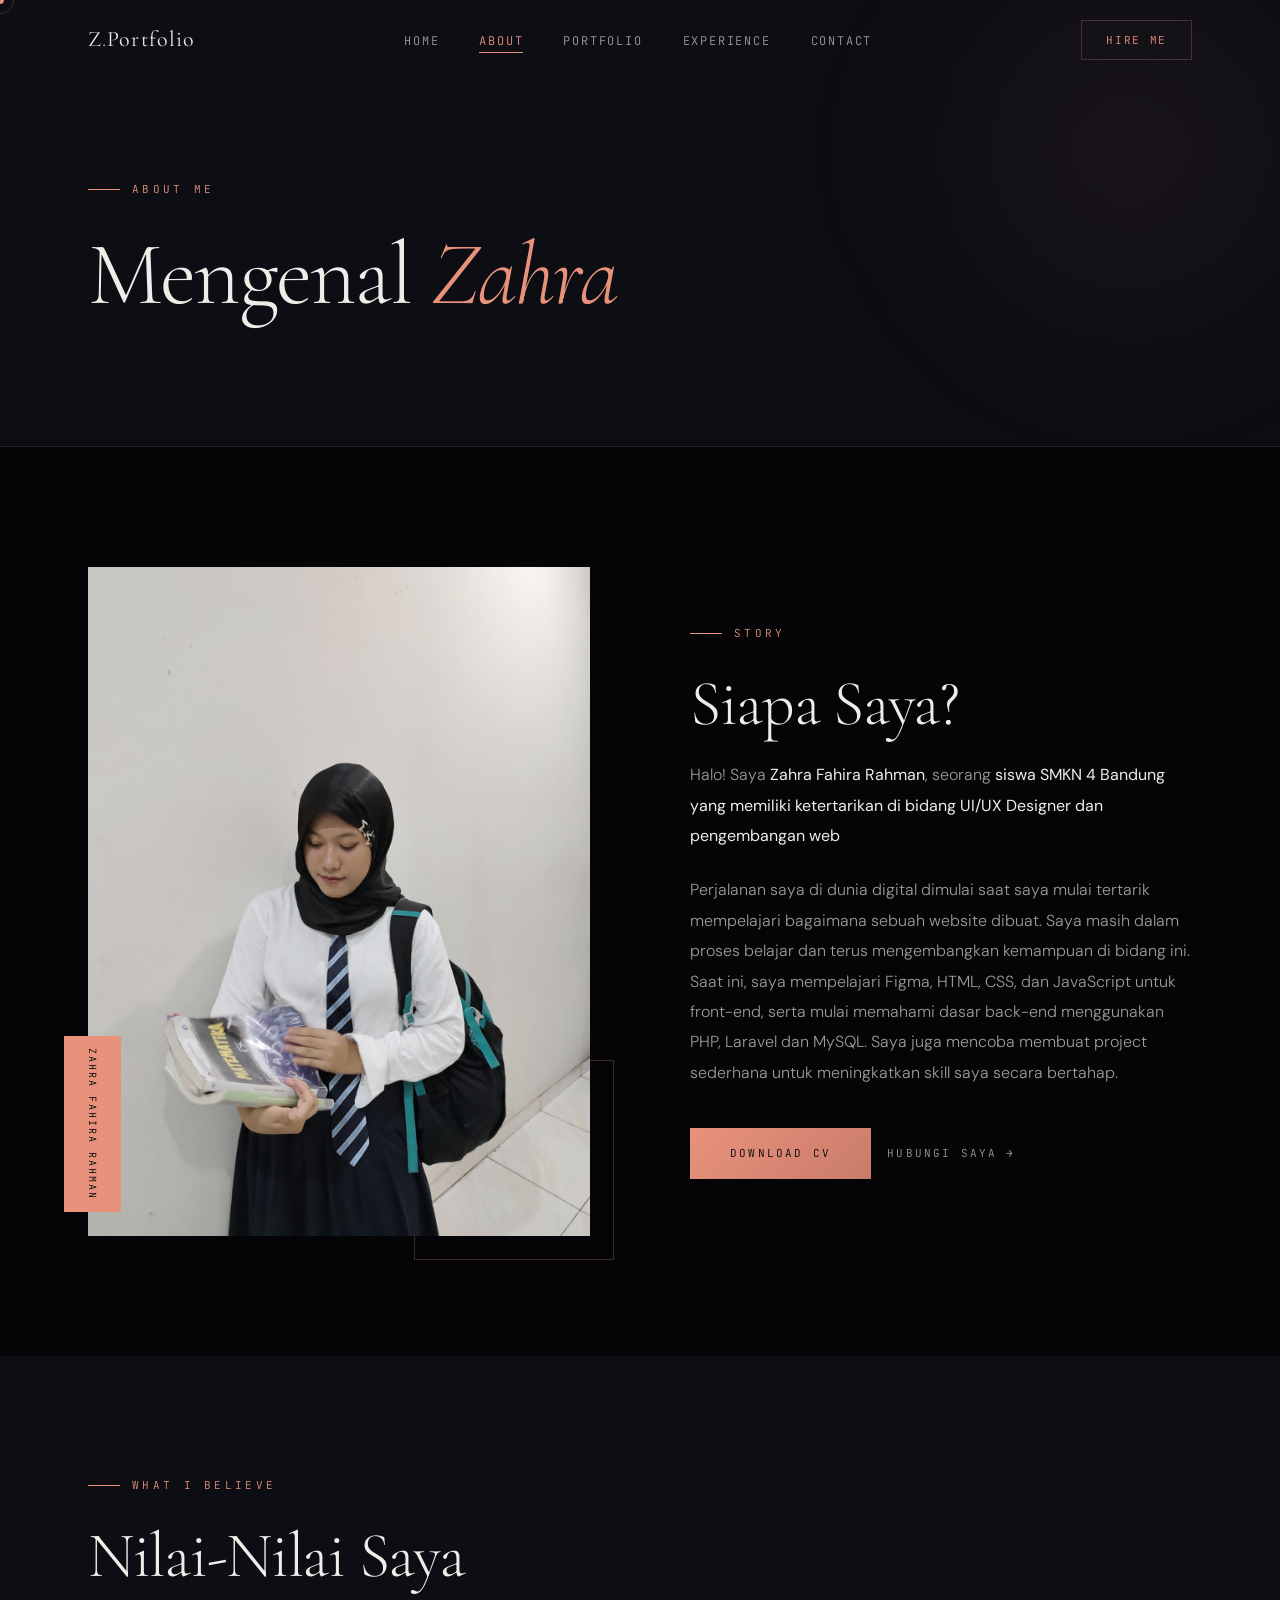
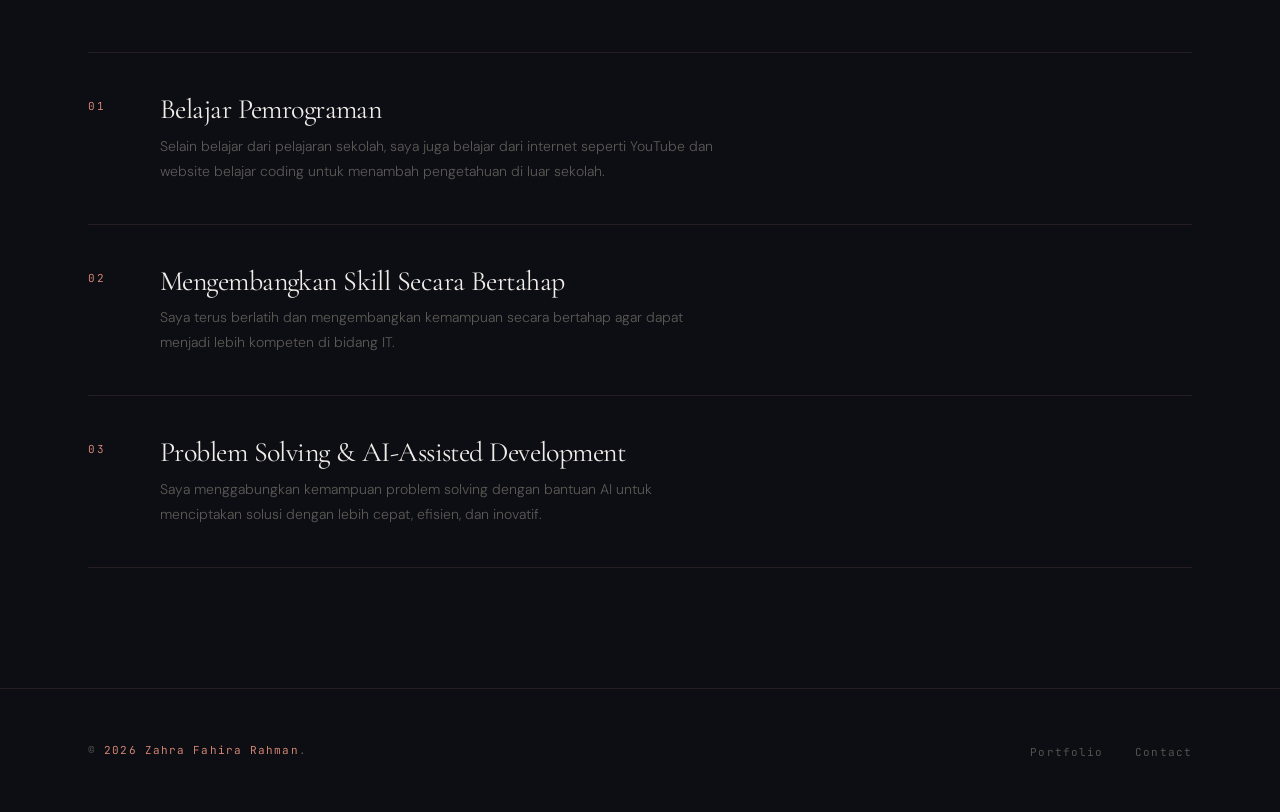
==== commit b94aa4cf: "Update Zahra" ====
--- a/about.html
+++ b/about.html
@@ -93,7 +93,6 @@
         <li><a href="index.html">Home</a></li>
         <li><a href="about.html" class="active">About</a></li>
         <li><a href="portofolio.html">Portfolio</a></li>
-        <li><a href="skills.html">Skills</a></li>
         <li><a href="exprience.html">Experience</a></li>
         <li><a href="contact.html">Contact</a></li>
       </ul>
@@ -134,7 +133,7 @@
           </p>
 
           <div style="margin-top:40px; display:flex; gap:16px; flex-wrap:wrap;">
-            <a href="assets/Zahra_CV.pdf" class="btn-primary" download>Download CV</a>
+            <a href="assets/img/profil/CV-Zahra Fahira Rahman-SMKN 4 BDG.pdf" class="btn-primary" download>Download CV</a>
             <a href="contact.html" class="btn-secondary">Hubungi Saya</a>
           </div>
         </div>
@@ -160,7 +159,7 @@
           <span class="value-num">02</span>
           <div class="value-body">
             <h3 class="value-title">Mengembangkan Skill Secara Bertahap</h3>
-            <p class="value-desc">Saya terus belajar dan mengembangkan kemampuan saya secara bertahap agar menjadi lebih baik di bidang IT.</p>
+            <p class="value-desc">Saya terus berlatih dan mengembangkan kemampuan secara bertahap agar dapat menjadi lebih kompeten di bidang IT.</p>
           </div>
         </div>
         <div class="value-item reveal reveal-delay-1">
@@ -180,7 +179,6 @@
         <p class="footer-copy">© <span data-year></span> <span>Zahra Fahira Rahman</span>.</p>
         <ul class="footer-links">
           <li><a href="portofolio.html">Portfolio</a></li>
-          <li><a href="skills.html">Skills</a></li>
           <li><a href="contact.html">Contact</a></li>
         </ul>
       </div>
--- a/assets/css/style.css
+++ b/assets/css/style.css
@@ -927,4 +927,5 @@
 }
 .reveal-delay-1 { transition-delay: 0.1s; }
 .reveal-delay-2 { transition-delay: 0.2s; }
-.reveal-delay-3 { transition-delay: 0.3s; }+.reveal-delay-3 { transition-delay: 0.3s; }
+
